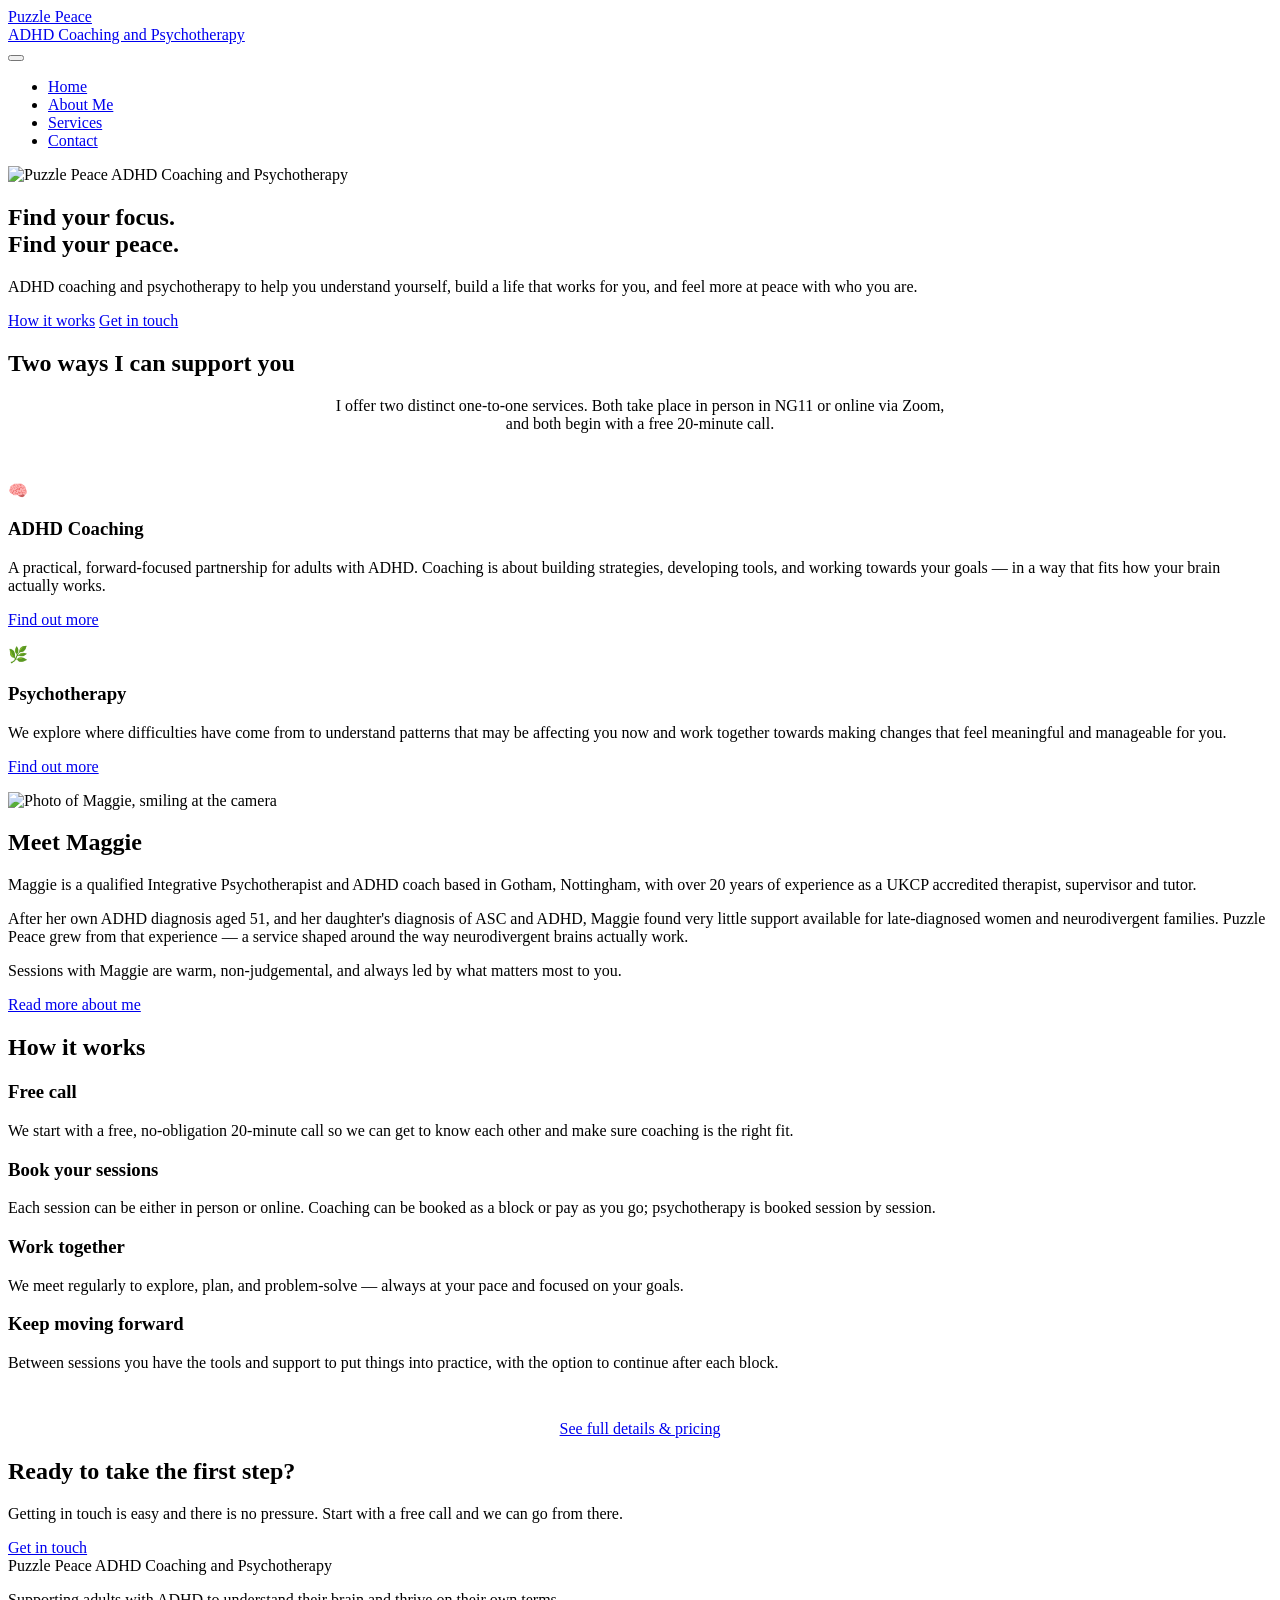
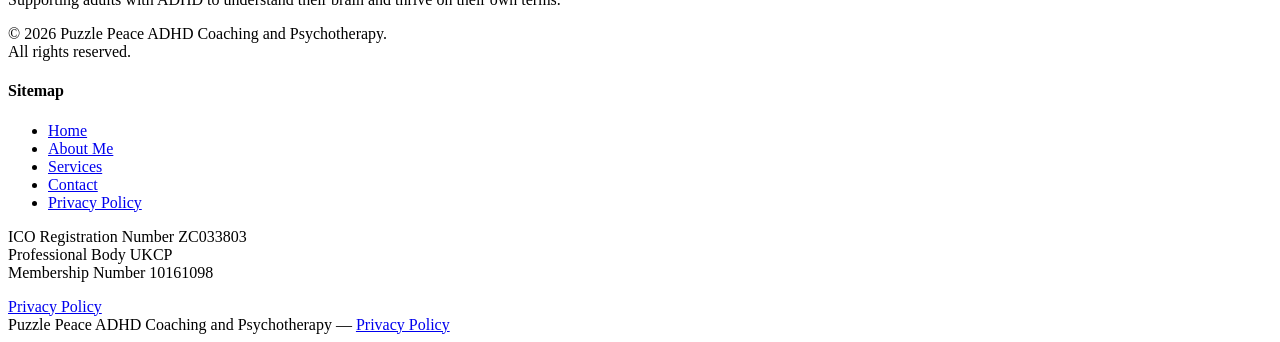
==== index.html @ ce455803 "Update service copy from Maggie's feedback and fill remaining placeholders Copy changes requested by" ====
<!DOCTYPE html>
<html lang="en">
<head>
  <meta charset="UTF-8">
  <meta name="viewport" content="width=device-width, initial-scale=1.0">
  <meta name="description" content="Puzzle Peace ADHD Coaching and Psychotherapy — supporting adults with ADHD to understand their brain, build practical strategies, and live life on their own terms.">
  <title>Puzzle Peace ADHD Coaching and Psychotherapy | Home</title>
  <link rel="icon" type="image/png" href="images/favicon.png">
  <link rel="apple-touch-icon" href="images/favicon.png">
  <link rel="stylesheet" href="css/style.css">
  <!-- Open Graph -->
  <meta property="og:title" content="Puzzle Peace ADHD Coaching and Psychotherapy">
  <meta property="og:description" content="ADHD coaching that helps you understand your brain, build strategies that work for you, and live life on your own terms.">
  <meta property="og:type" content="website">
  <meta property="og:url" content="https://www.puzzlepeacecounselling.co.uk/index.html">
  <meta property="og:image" content="https://www.puzzlepeacecounselling.co.uk/images/logo.png">
  <meta name="twitter:card" content="summary_large_image">
</head>
<body>

  <!-- ===== HEADER ===== -->
  <header>
    <div class="nav-inner">
      <a href="index.html" class="logo-link" aria-label="Puzzle Peace ADHD Coaching and Psychotherapy — home">
        <img
          src="images/logo.png"
          alt="Puzzle Peace ADHD Coaching and Psychotherapy logo"
          onerror="this.style.display='none'; this.nextElementSibling.style.display='block';">
        <span class="logo-text">Puzzle Peace<br>ADHD Coaching and Psychotherapy</span>
      </a>
      <nav aria-label="Main navigation">
        <button class="menu-toggle" aria-label="Open navigation menu" aria-expanded="false" aria-controls="nav-links">
          <span></span><span></span><span></span>
        </button>
        <ul class="nav-links" id="nav-links" role="list">
          <li><a href="index.html">Home</a></li>
          <li><a href="about.html">About Me</a></li>
          <li><a href="services.html">Services</a></li>
          <li><a href="contact.html">Contact</a></li>
        </ul>
      </nav>
    </div>
  </header>

  <!-- ===== HERO ===== -->
  <section class="hero" aria-label="Welcome">
    <img src="images/logo.png" alt="Puzzle Peace ADHD Coaching and Psychotherapy" class="hero-logo">
    <h1>Find your focus.<br>Find your peace.</h1>
    <p>
      ADHD coaching and psychotherapy to help you understand yourself,
      build a life that works for you, and feel more at peace with who you are.
    </p>
    <div class="btn-group">
      <a href="services.html" class="btn btn-dark">How it works</a>
      <a href="contact.html" class="btn btn-outline">Get in touch</a>
    </div>
  </section>

  <!-- ===== TWO WAYS I CAN SUPPORT YOU ===== -->
  <section>
    <div class="container">
      <div class="section-title">
        <h2>Two ways I can support you</h2>
        <span class="rule" aria-hidden="true"></span>
      </div>
      <p style="text-align: center; margin: 0 auto 3rem; max-width: 620px;">
        I offer two distinct one-to-one services. Both take place in person in NG11
        or online via Zoom, and both begin with a free 20-minute call.
      </p>
      <div class="card-grid">
        <div class="card">
          <span class="card-icon" aria-hidden="true">🧠</span>
          <h3>ADHD Coaching</h3>
          <p>
            A practical, forward-focused partnership for adults with ADHD.
            Coaching is about building strategies, developing tools, and working
            towards your goals — in a way that fits how your brain actually works.
          </p>
          <p style="margin-top: 1rem;">
            <a href="adhd-coaching.html" class="btn btn-outline" style="display: inline-block;">Find out more</a>
          </p>
        </div>
        <div class="card">
          <span class="card-icon" aria-hidden="true">🌿</span>
          <h3>Psychotherapy</h3>
          <p>
            We explore where difficulties have come from to understand patterns
            that may be affecting you now and work together towards making changes
            that feel meaningful and manageable for you.
          </p>
          <p style="margin-top: 1rem;">
            <a href="psychotherapy.html" class="btn btn-outline" style="display: inline-block;">Find out more</a>
          </p>
        </div>
      </div>
    </div>
  </section>


  <!-- ===== MEET THE COACH ===== -->
  <section>
    <div class="container">
      <div class="two-col">
        <img
          src="images/maggie.jpeg"
          alt="Photo of Maggie, smiling at the camera"
          style="width:100%; aspect-ratio:3/4; object-fit:cover; border-radius:var(--radius);"
        >
        <div>
          <h2>Meet Maggie</h2>
          <p>
            Maggie is a qualified Integrative Psychotherapist and ADHD coach
            based in Gotham, Nottingham, with over 20 years of experience as a
            UKCP accredited therapist, supervisor and tutor.
          </p>
          <p>
            After her own ADHD diagnosis aged 51, and her daughter's diagnosis
            of ASC and ADHD, Maggie found very little support available for
            late-diagnosed women and neurodivergent families. Puzzle Peace grew
            from that experience — a service shaped around the way neurodivergent
            brains actually work.
          </p>
          <p>
            Sessions with Maggie are warm, non-judgemental, and always led by
            what matters most to you.
          </p>
          <a href="about.html" class="btn btn-outline">Read more about me</a>
        </div>
      </div>
    </div>
  </section>

  <!-- ===== HOW IT WORKS ===== -->
  <section class="section-teal">
    <div class="container">
      <div class="section-title">
        <h2>How it works</h2>
        <span class="rule" aria-hidden="true"></span>
      </div>
      <div class="steps">
        <div class="step">
          <h3>Free call</h3>
          <p>
            We start with a free, no-obligation 20-minute call so we can
            get to know each other and make sure coaching is the right fit.
          </p>
        </div>
        <div class="step">
          <h3>Book your sessions</h3>
          <p>
            Each session can be either in person or online. Coaching
            can be booked as a block or pay as you go; psychotherapy
            is booked session by session.
          </p>
        </div>
        <div class="step">
          <h3>Work together</h3>
          <p>
            We meet regularly to explore, plan, and problem-solve —
            always at your pace and focused on your goals.
          </p>
        </div>
        <div class="step">
          <h3>Keep moving forward</h3>
          <p>
            Between sessions you have the tools and support to put
            things into practice, with the option to continue after
            each block.
          </p>
        </div>
      </div>
      <div style="text-align: center; margin-top: 3rem;">
        <a href="services.html" class="btn btn-dark">See full details &amp; pricing</a>
      </div>
    </div>
  </section>

  <!-- ===== TESTIMONIALS (commented out until real testimonials available) =====
  <section class="section-sage">
    <div class="container">
      <div class="section-title">
        <h2>What clients say</h2>
        <span class="rule" aria-hidden="true"></span>
      </div>
      <div class="testimonial-grid">
        <blockquote class="testimonial">
          <p>
            "Before coaching I felt like I was constantly failing at things
            that everyone else seemed to find easy. [Coach Name] helped me
            understand why — and actually do something about it. I feel
            like I finally have tools that work for me."
          </p>
          <footer>— [Client initials], [general description e.g. adult diagnosed at 34]</footer>
        </blockquote>
        <blockquote class="testimonial">
          <p>
            "I was sceptical at first — I'd tried a lot of things and
            nothing had stuck. But coaching felt completely different.
            It wasn't about being fixed. It was about being understood,
            and then building from there."
          </p>
          <footer>— [Client initials], [general description]</footer>
        </blockquote>
        <blockquote class="testimonial">
          <p>
            "The sessions gave me so much more than I expected. Not just
            strategies, but a real shift in how I see myself. I'm kinder
            to myself now, and I'm actually getting things done."
          </p>
          <footer>— [Client initials], [general description]</footer>
        </blockquote>
      </div>
      <p style="text-align: center; margin-top: 2rem; font-size: 0.9rem; opacity: 0.7;">
        Testimonials shared with permission. Details changed to protect client privacy.
      </p>
    </div>
  </section>
  ===== END TESTIMONIALS ===== -->

  <!-- ===== CTA ===== -->
  <section>
    <div class="container">
      <div class="cta-box">
        <h2>Ready to take the first step?</h2>
        <p>
          Getting in touch is easy and there is no pressure. Start with
          a free call and we can go from there.
        </p>
        <a href="contact.html" class="btn btn-dark">Get in touch</a>
      </div>
    </div>
  </section>

  <!-- ===== FOOTER ===== -->
  <footer>
    <div class="container">
      <div class="footer-grid">
        <div class="footer-col">
          <span class="footer-brand-name">Puzzle Peace ADHD Coaching and Psychotherapy</span>
          <p>
            Supporting adults with ADHD to understand their brain and
            thrive on their own terms.
          </p>
          <p style="margin-top: 0.5rem;">
            &copy; <span id="year"></span> Puzzle Peace ADHD Coaching and Psychotherapy.<br>
            All rights reserved.
          </p>
        </div>
        <div class="footer-col">
          <h4>Sitemap</h4>
          <ul>
            <li><a href="index.html">Home</a></li>
            <li><a href="about.html">About Me</a></li>
            <li><a href="services.html">Services</a></li>
            <li><a href="contact.html">Contact</a></li>
            <li><a href="privacy-policy.html">Privacy Policy</a></li>
          </ul>
        </div>
        <div class="footer-col">
          <div class="reg-item">
            <span class="reg-label">ICO Registration Number</span>
            <span class="reg-value">ZC033803</span>
          </div>
          <div class="reg-item">
            <span class="reg-label">Professional Body</span>
            <span class="reg-value">UKCP</span>
          </div>
          <div class="reg-item">
            <span class="reg-label">Membership Number</span>
            <span class="reg-value">10161098</span>
          </div>
          <div style="margin-top: 1rem;">
            <a href="privacy-policy.html">Privacy Policy</a>
          </div>
        </div>
      </div>
      <div class="footer-bottom">
        Puzzle Peace ADHD Coaching and Psychotherapy &mdash;
        <a href="privacy-policy.html">Privacy Policy</a>
      </div>
    </div>
  </footer>

  <script src="js/main.js"></script>
  <script>document.getElementById('year').textContent = new Date().getFullYear();</script>
</body>
</html>
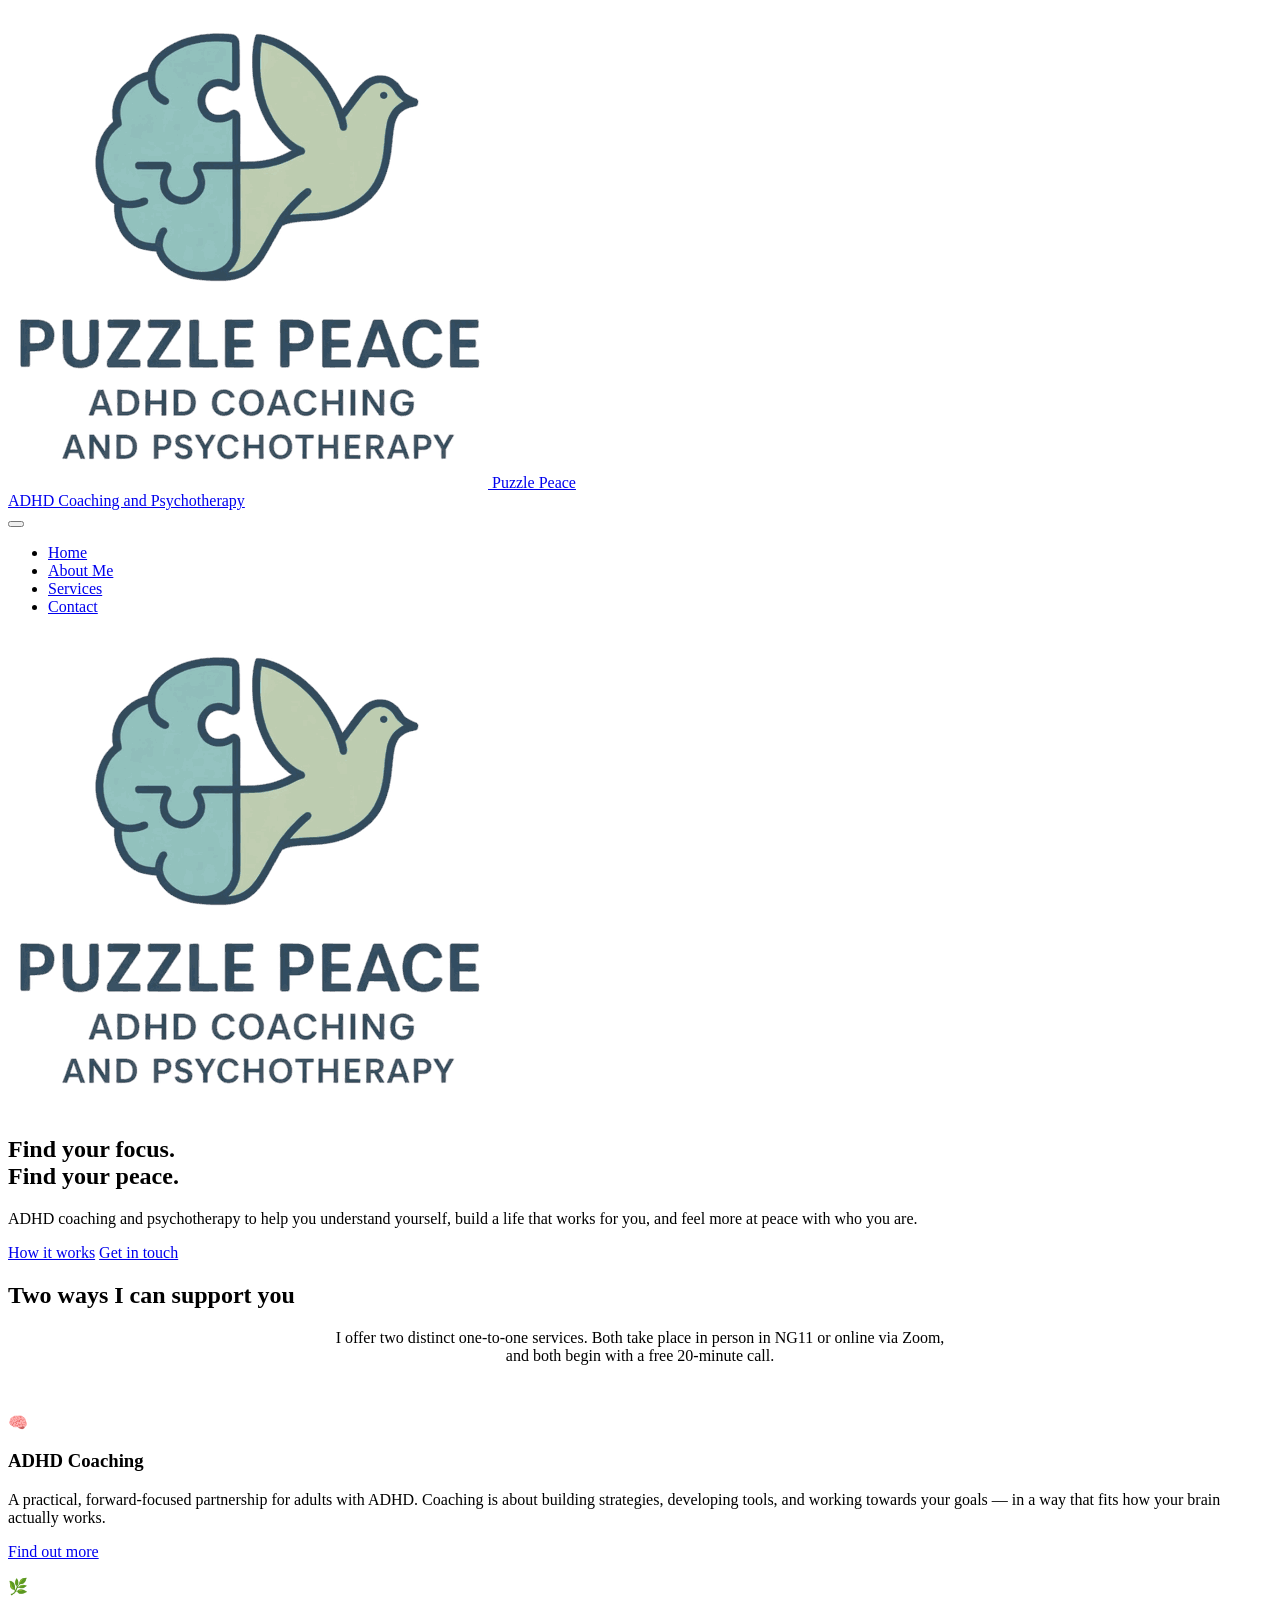
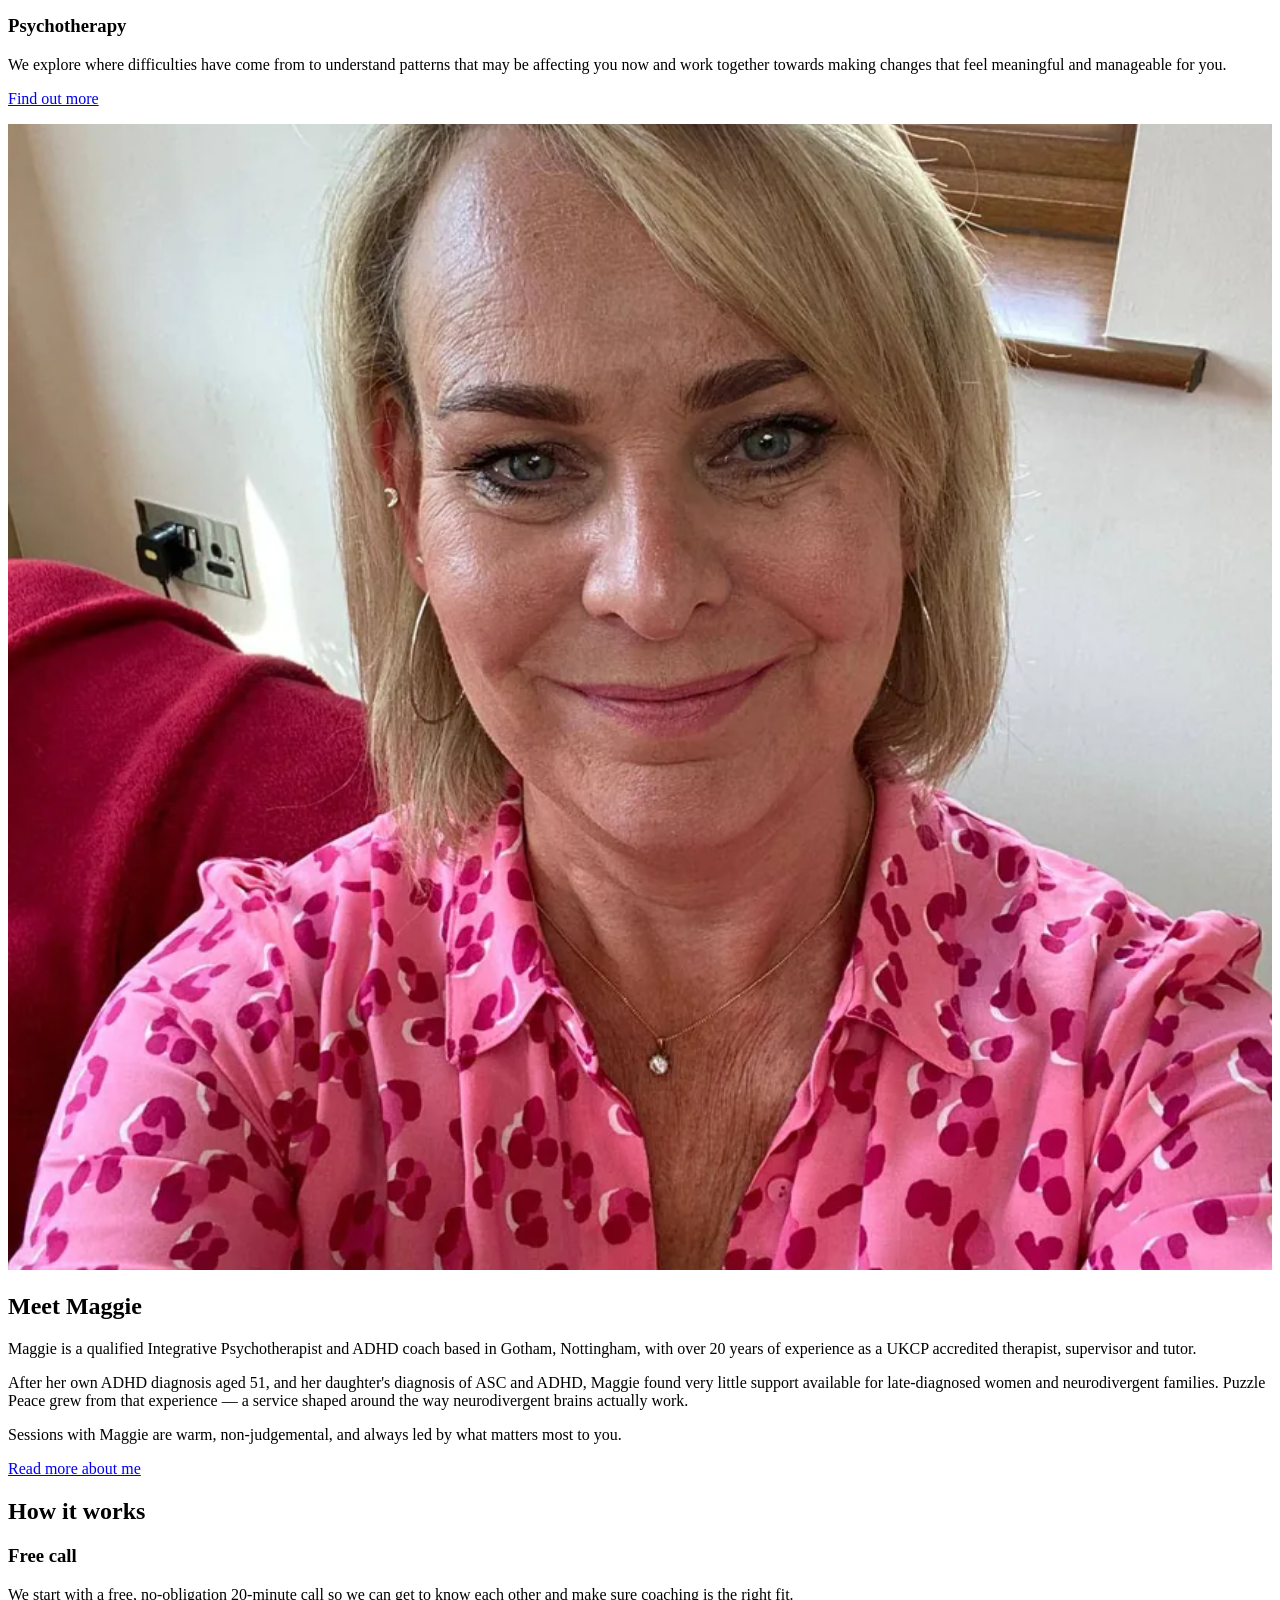
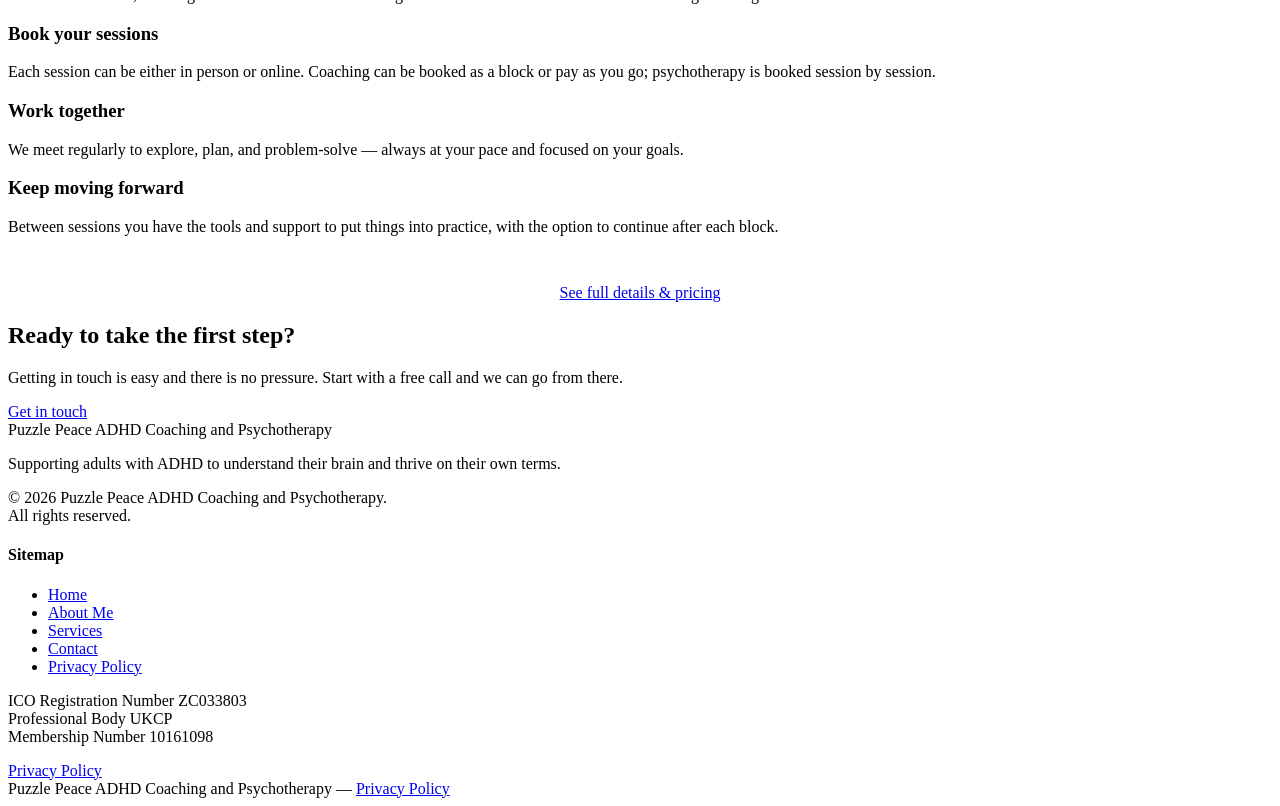
==== commit 06728ecf: "Optimise images: 1,546 KB down to 176 KB The favicon was the worst of it: an 800x800 363 KB PNG serv" ====
--- a/index.html
+++ b/index.html
@@ -3,18 +3,83 @@
 <head>
   <meta charset="UTF-8">
   <meta name="viewport" content="width=device-width, initial-scale=1.0">
-  <meta name="description" content="Puzzle Peace ADHD Coaching and Psychotherapy — supporting adults with ADHD to understand their brain, build practical strategies, and live life on their own terms.">
-  <title>Puzzle Peace ADHD Coaching and Psychotherapy | Home</title>
+  <meta name="description" content="ADHD coaching and integrative psychotherapy for adults in Nottingham (NG11) and online. Understand your brain and build strategies that work for you.">
+  <title>ADHD Coaching and Psychotherapy in Nottingham | Puzzle Peace</title>
+  <link rel="canonical" href="https://puzzlepeaceadhd.co.uk/">
   <link rel="icon" type="image/png" href="images/favicon.png">
-  <link rel="apple-touch-icon" href="images/favicon.png">
+  <link rel="apple-touch-icon" href="images/apple-touch-icon.png">
   <link rel="stylesheet" href="css/style.css">
   <!-- Open Graph -->
-  <meta property="og:title" content="Puzzle Peace ADHD Coaching and Psychotherapy">
-  <meta property="og:description" content="ADHD coaching that helps you understand your brain, build strategies that work for you, and live life on your own terms.">
+  <meta property="og:title" content="ADHD Coaching and Psychotherapy in Nottingham | Puzzle Peace">
+  <meta property="og:description" content="ADHD coaching and integrative psychotherapy for adults in Gotham, Nottingham (NG11) or online via Zoom.">
   <meta property="og:type" content="website">
-  <meta property="og:url" content="https://www.puzzlepeacecounselling.co.uk/index.html">
-  <meta property="og:image" content="https://www.puzzlepeacecounselling.co.uk/images/logo.png">
+  <meta property="og:site_name" content="Puzzle Peace ADHD Coaching and Psychotherapy">
+  <meta property="og:locale" content="en_GB">
+  <meta property="og:url" content="https://puzzlepeaceadhd.co.uk/">
+  <meta property="og:image" content="https://puzzlepeaceadhd.co.uk/images/og-image.png">
+  <meta property="og:image:width" content="1200">
+  <meta property="og:image:height" content="630">
+  <meta property="og:image:alt" content="Puzzle Peace ADHD Coaching and Psychotherapy logo">
   <meta name="twitter:card" content="summary_large_image">
+  <!-- Structured data: local business -->
+  <script type="application/ld+json">
+  {
+    "@context": "https://schema.org",
+    "@type": "ProfessionalService",
+    "@id": "https://puzzlepeaceadhd.co.uk/#business",
+    "name": "Puzzle Peace ADHD Coaching and Psychotherapy",
+    "description": "ADHD coaching and integrative psychotherapy for adults, in person in Gotham, Nottingham (NG11) and online via Zoom.",
+    "url": "https://puzzlepeaceadhd.co.uk/",
+    "image": "https://puzzlepeaceadhd.co.uk/images/og-image.png",
+    "logo": "https://puzzlepeaceadhd.co.uk/images/logo.png",
+    "email": "hello@puzzlepeaceadhd.co.uk",
+    "telephone": "+44 7588 595511",
+    "priceRange": "£70-£85",
+    "address": {
+      "@type": "PostalAddress",
+      "addressLocality": "Gotham",
+      "addressRegion": "Nottinghamshire",
+      "postalCode": "NG11",
+      "addressCountry": "GB"
+    },
+    "areaServed": [
+      { "@type": "City", "name": "Nottingham" },
+      { "@type": "AdministrativeArea", "name": "Nottinghamshire" }
+    ],
+    "founder": {
+      "@type": "Person",
+      "name": "Maggie Hall",
+      "jobTitle": "Integrative Psychotherapist and ADHD Coach",
+      "sameAs": "https://www.psychologytoday.com/gb/counselling/maggie-hall-nottingham/464570"
+    },
+    "sameAs": [
+      "https://www.psychologytoday.com/gb/counselling/maggie-hall-nottingham/464570"
+    ],
+    "knowsAbout": ["Adult ADHD", "ADHD coaching", "Integrative psychotherapy"],
+    "hasOfferCatalog": {
+      "@type": "OfferCatalog",
+      "name": "Services",
+      "itemListElement": [
+        {
+          "@type": "Offer",
+          "itemOffered": {
+            "@type": "Service",
+            "name": "ADHD Coaching",
+            "url": "https://puzzlepeaceadhd.co.uk/adhd-coaching.html"
+          }
+        },
+        {
+          "@type": "Offer",
+          "itemOffered": {
+            "@type": "Service",
+            "name": "Integrative Psychotherapy",
+            "url": "https://puzzlepeaceadhd.co.uk/psychotherapy.html"
+          }
+        }
+      ]
+    }
+  }
+  </script>
 </head>
 <body>
 
@@ -24,6 +89,8 @@
       <a href="index.html" class="logo-link" aria-label="Puzzle Peace ADHD Coaching and Psychotherapy — home">
         <img
           src="images/logo.png"
+          width="480"
+          height="480"
           alt="Puzzle Peace ADHD Coaching and Psychotherapy logo"
           onerror="this.style.display='none'; this.nextElementSibling.style.display='block';">
         <span class="logo-text">Puzzle Peace<br>ADHD Coaching and Psychotherapy</span>
@@ -44,7 +111,7 @@
 
   <!-- ===== HERO ===== -->
   <section class="hero" aria-label="Welcome">
-    <img src="images/logo.png" alt="Puzzle Peace ADHD Coaching and Psychotherapy" class="hero-logo">
+    <img src="images/logo.png" width="480" height="480" alt="Puzzle Peace ADHD Coaching and Psychotherapy" class="hero-logo">
     <h1>Find your focus.<br>Find your peace.</h1>
     <p>
       ADHD coaching and psychotherapy to help you understand yourself,
@@ -102,7 +169,11 @@
     <div class="container">
       <div class="two-col">
         <img
-          src="images/maggie.jpeg"
+          src="images/maggie.webp"
+          width="860"
+          height="1146"
+          loading="lazy"
+          decoding="async"
           alt="Photo of Maggie, smiling at the camera"
           style="width:100%; aspect-ratio:3/4; object-fit:cover; border-radius:var(--radius);"
         >
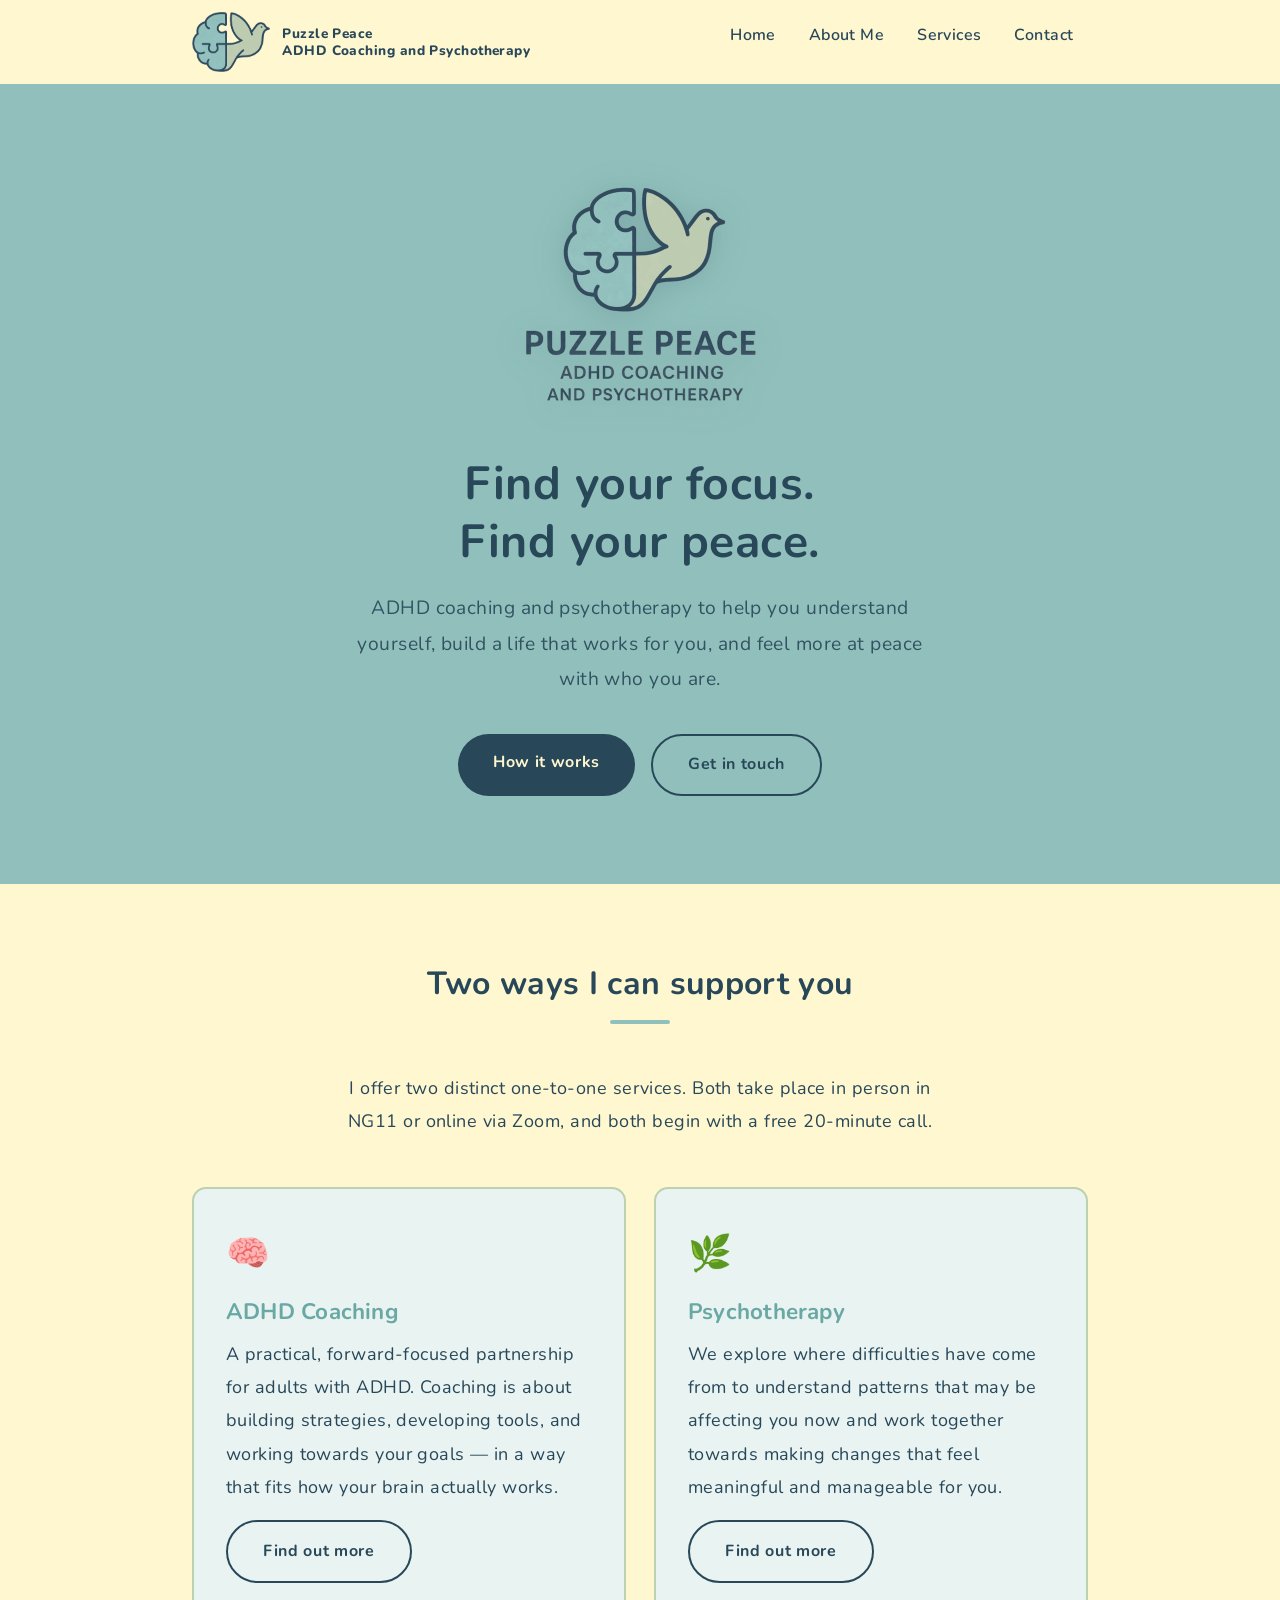
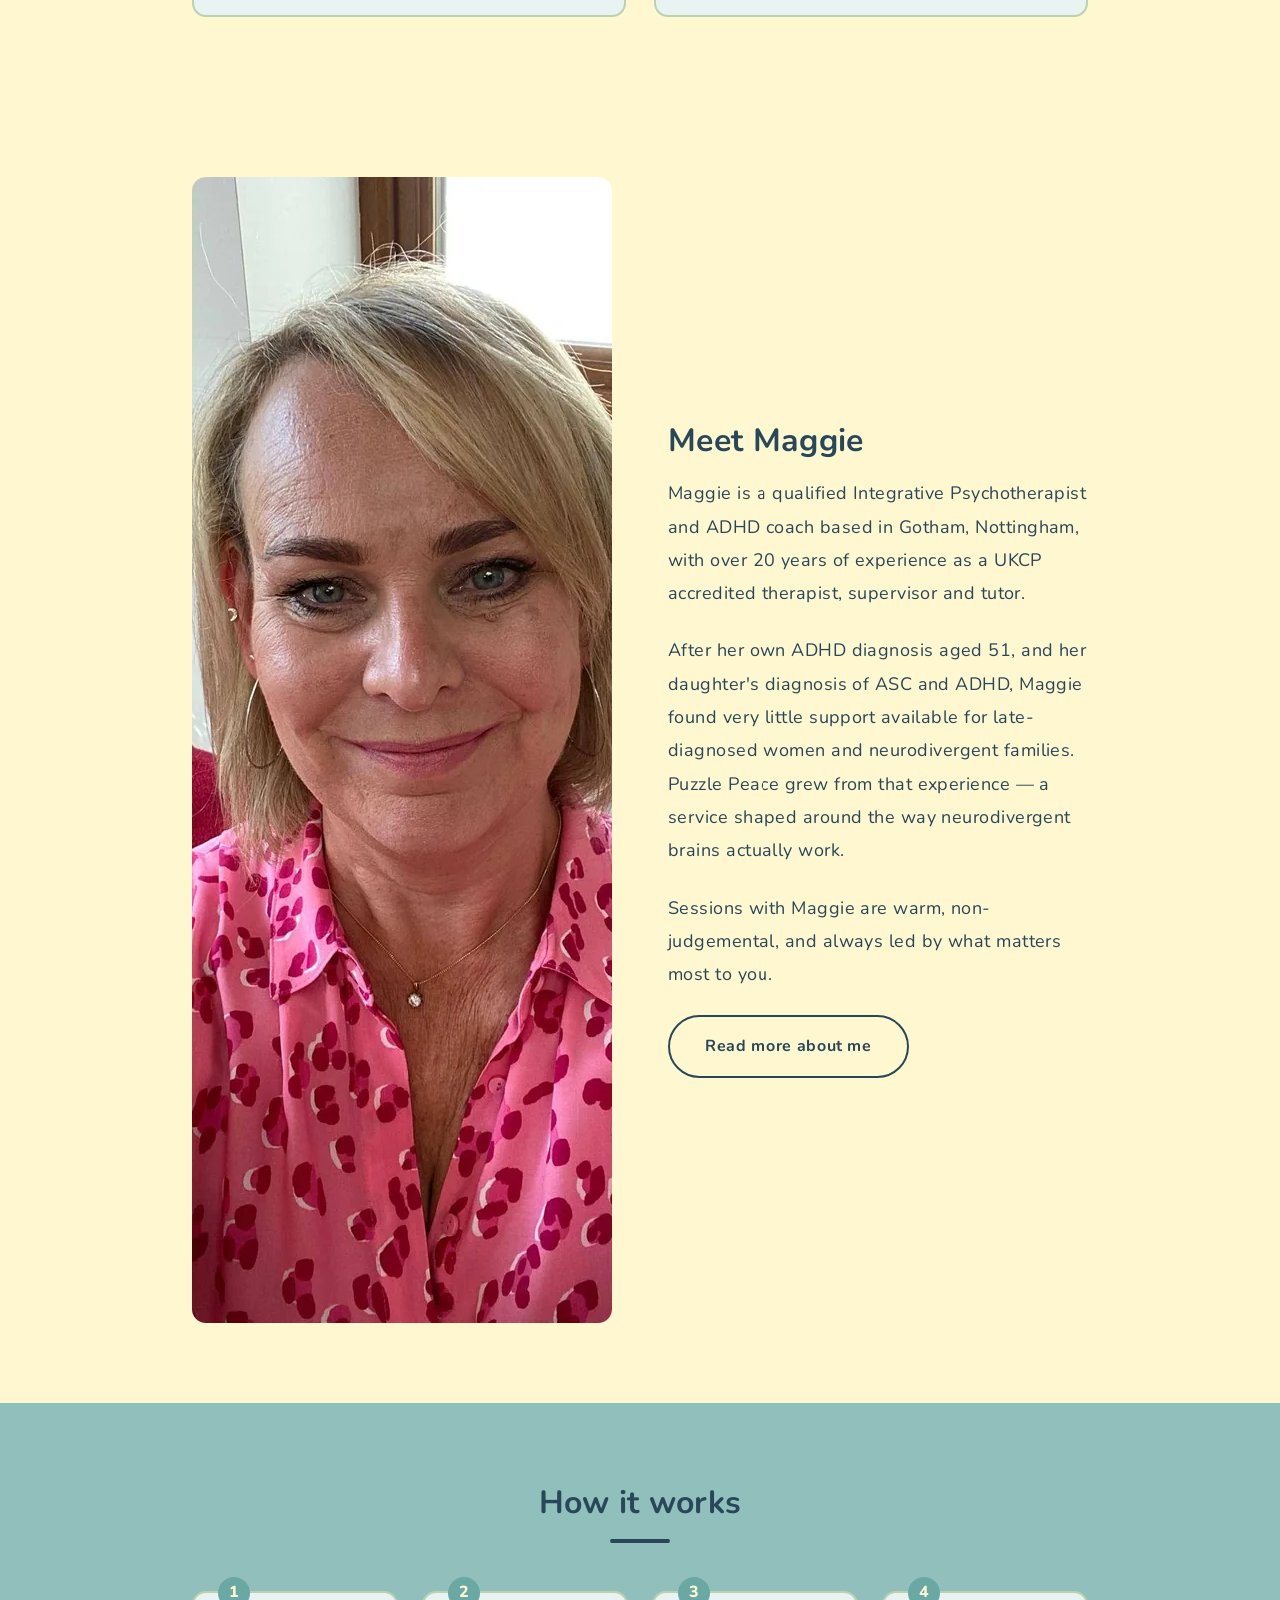
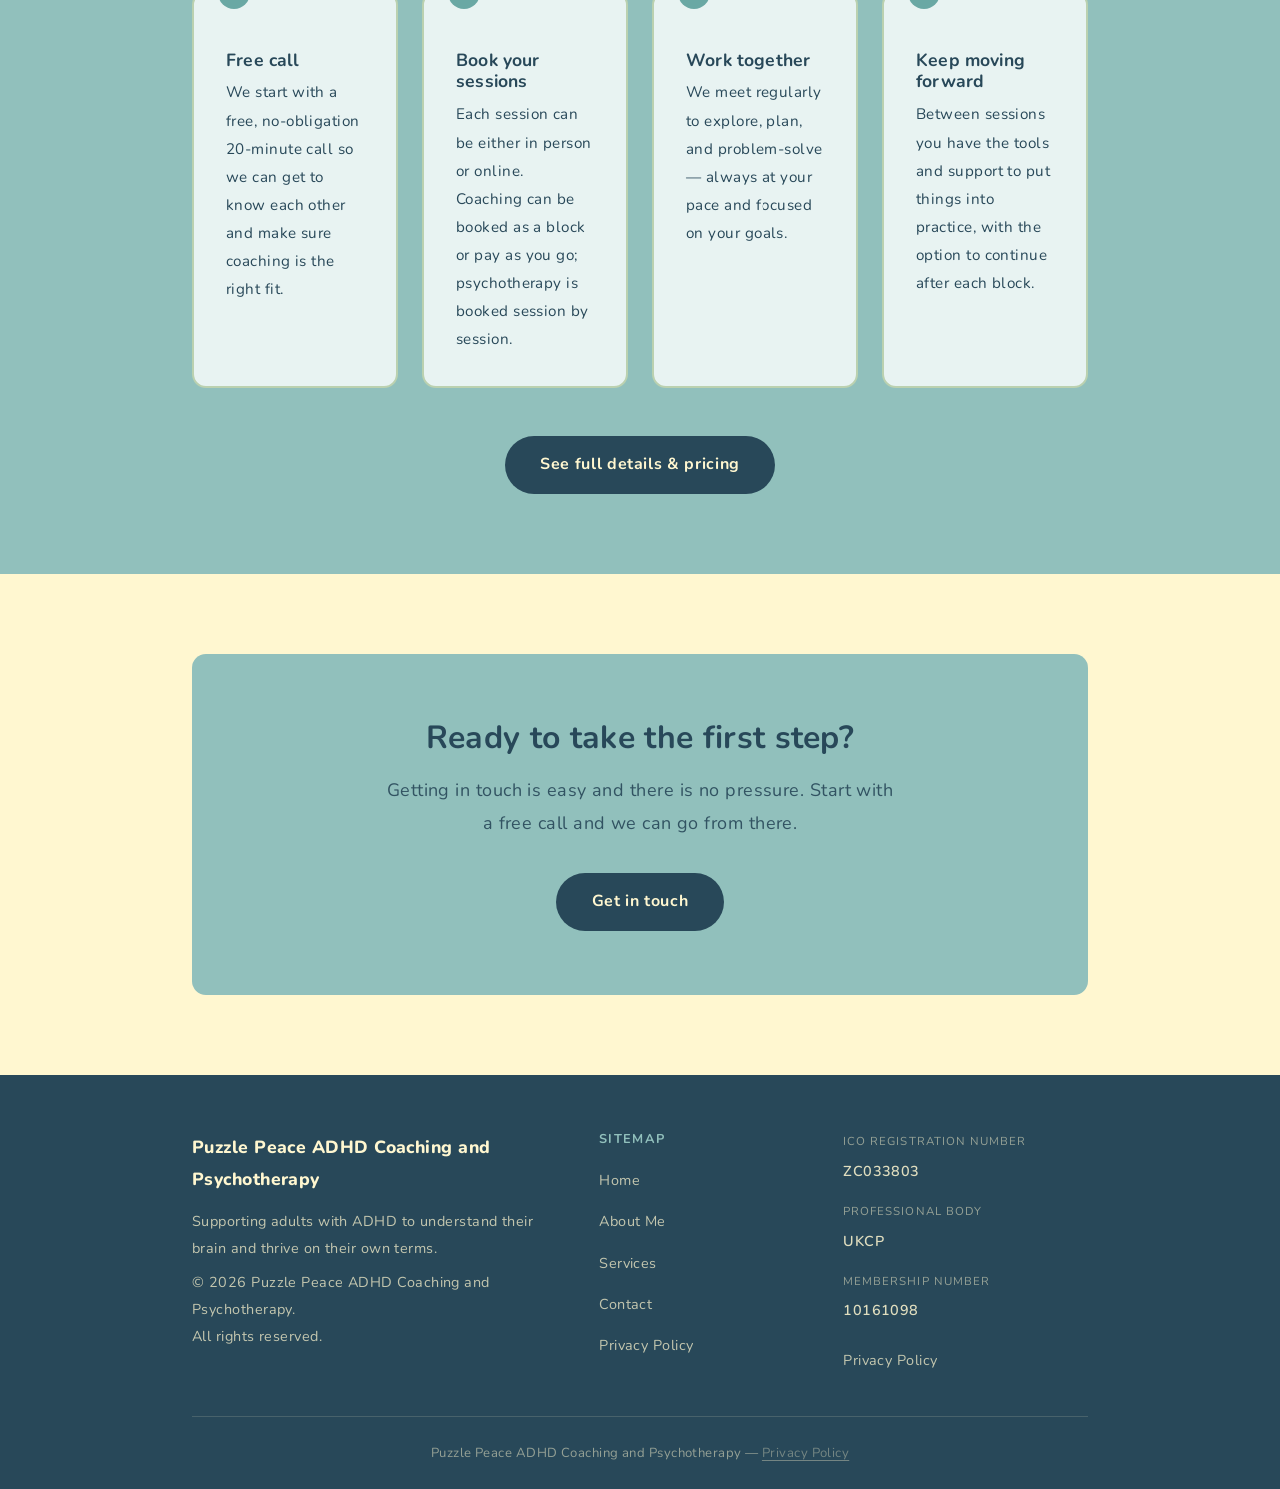
==== commit 2c62614c: "Use a mark-only header logo and stop the header overflowing The header logo was the full logo includ" ====
--- a/index.html
+++ b/index.html
@@ -88,10 +88,10 @@
     <div class="nav-inner">
       <a href="index.html" class="logo-link" aria-label="Puzzle Peace ADHD Coaching and Psychotherapy — home">
         <img
-          src="images/logo.png"
-          width="480"
-          height="480"
-          alt="Puzzle Peace ADHD Coaching and Psychotherapy logo"
+          src="images/logo-mark.png"
+          width="235"
+          height="180"
+          alt=""
           onerror="this.style.display='none'; this.nextElementSibling.style.display='block';">
         <span class="logo-text">Puzzle Peace<br>ADHD Coaching and Psychotherapy</span>
       </a>
--- a/css/style.css
+++ b/css/style.css
@@ -0,0 +1,737 @@
+/* ============================================================
+   PUZZLE PEACE ADHD COACHING — Main Stylesheet
+   Dyslexia-friendly: Nunito font, cream background,
+   generous spacing, left-aligned text, 65ch line length
+   ============================================================ */
+
+@import url('https://fonts.googleapis.com/css2?family=Nunito:ital,wght@0,400;0,500;0,600;0,700;0,800;1,400&display=swap');
+
+/* --- Variables --- */
+:root {
+  --bg:         #fff7d0;
+  --bg-alt:     #ede4b8;
+  --teal:       #91c0bc;
+  --teal-dark:  #6aa8a4;
+  --sage:       #bbd1b0;
+  --sage-dark:  #9dba91;
+  --text:       #284859;
+  --text-muted: #3d6275;
+  --off-white:  #e8f3f2;
+  --max-width:  960px;
+  --radius:     14px;
+  --section-pad: 5rem;
+}
+
+/* --- Reset --- */
+*, *::before, *::after { box-sizing: border-box; margin: 0; padding: 0; }
+html { scroll-behavior: smooth; }
+
+body {
+  font-family: 'Nunito', 'Segoe UI', Arial, sans-serif;
+  background-color: var(--bg);
+  color: var(--text);
+  font-size: 1.125rem;    /* 18px */
+  line-height: 1.85;
+  letter-spacing: 0.025em;
+}
+
+/* --- Typography --- */
+h1, h2, h3, h4 {
+  line-height: 1.25;
+  margin-bottom: 1rem;
+  font-weight: 700;
+  letter-spacing: 0.01em;
+}
+h1 { font-size: 2.5rem; }
+h2 { font-size: 2rem; }
+h3 { font-size: 1.4rem; }
+h4 { font-size: 1.05rem; font-weight: 700; }
+
+p {
+  margin-bottom: 1.5rem;
+  max-width: 65ch;   /* optimal reading line length */
+}
+p:last-child { margin-bottom: 0; }
+
+a { color: var(--teal-dark); text-decoration: underline; text-underline-offset: 3px; }
+a:hover { color: var(--text); }
+
+ul, ol { padding-left: 1.75rem; margin-bottom: 1.5rem; }
+li { margin-bottom: 0.6rem; line-height: 1.85; }
+strong { font-weight: 700; }
+
+/* --- Layout --- */
+.container {
+  max-width: var(--max-width);
+  margin: 0 auto;
+  padding: 0 2rem;
+}
+section { padding: var(--section-pad) 0; }
+
+/* --- HEADER / NAV --- */
+header {
+  background: var(--bg);
+  border-bottom: 3px solid var(--teal);
+  position: sticky;
+  top: 0;
+  z-index: 200;
+}
+
+.nav-inner {
+  max-width: var(--max-width);
+  margin: 0 auto;
+  padding: 0.75rem 2rem;
+  display: flex;
+  align-items: center;
+  justify-content: space-between;
+}
+
+.logo-link {
+  display: flex;
+  align-items: center;
+  gap: 0.75rem;
+  text-decoration: none;
+  min-width: 0;   /* let the wordmark wrap instead of pushing the menu button off-screen */
+}
+
+.logo-link img { height: 60px; width: auto; display: block; }
+
+.logo-text {
+  min-width: 0;
+  font-size: 0.85rem;
+  font-weight: 800;
+  color: var(--text);
+  line-height: 1.25;
+  display: block; /* always visible alongside logo */
+}
+
+nav { display: flex; align-items: center; }
+
+.nav-links {
+  list-style: none;
+  display: flex;
+  gap: 0.25rem;
+  padding: 0;
+  margin: 0;
+}
+
+.nav-links a {
+  display: block;
+  color: var(--text);
+  text-decoration: none;
+  font-weight: 600;
+  font-size: 1rem;
+  padding: 0.5rem 0.9rem;
+  border-radius: 8px;
+  border-bottom: 3px solid transparent;
+  transition: background 0.15s;
+}
+
+.nav-links a:hover,
+.nav-links a.active {
+  background: rgba(145, 192, 188, 0.2);
+  border-bottom-color: var(--teal);
+  color: var(--text);
+}
+
+/* Hamburger */
+.menu-toggle {
+  display: none;
+  flex-shrink: 0;
+  flex-direction: column;
+  gap: 5px;
+  background: none;
+  border: 2px solid var(--text);
+  border-radius: 8px;
+  padding: 0.45rem 0.6rem;
+  cursor: pointer;
+}
+.menu-toggle span {
+  display: block;
+  width: 22px;
+  height: 2.5px;
+  background: var(--text);
+  border-radius: 2px;
+}
+
+/* --- HERO --- */
+.hero-logo {
+  display: block;
+  margin: 0 auto 2.5rem;
+  max-width: 240px;
+  width: 55%;
+  height: auto;
+  filter: drop-shadow(0 4px 16px rgba(40, 72, 89, 0.18));
+}
+
+.hero {
+  background: var(--teal);
+  padding: 5.5rem 2rem;
+  text-align: center;
+}
+.hero-brand {
+  font-size: 1rem;
+  font-weight: 700;
+  letter-spacing: 0.15em;
+  text-transform: uppercase;
+  color: var(--text);
+  opacity: 0.7;
+  margin: 0 auto 1rem;
+  max-width: 100%;
+}
+.hero h1 {
+  color: var(--text);
+  font-size: 2.9rem;
+  max-width: 700px;
+  margin: 0 auto 1.25rem;
+}
+.hero p {
+  color: var(--text);
+  font-size: 1.2rem;
+  max-width: 580px;
+  margin: 0 auto 2.25rem;
+  opacity: 0.9;
+}
+
+/* --- BUTTONS --- */
+.btn {
+  display: inline-block;
+  padding: 0.9rem 2.2rem;
+  border-radius: 50px;
+  font-size: 1rem;
+  font-weight: 700;
+  font-family: 'Nunito', sans-serif;
+  text-decoration: none;
+  cursor: pointer;
+  border: none;
+  letter-spacing: 0.04em;
+  transition: transform 0.15s, box-shadow 0.15s;
+}
+.btn:hover {
+  transform: translateY(-2px);
+  box-shadow: 0 6px 18px rgba(40, 72, 89, 0.25);
+  text-decoration: none;
+}
+.btn-dark  { background: var(--text); color: var(--bg); }
+.btn-dark:hover { color: var(--bg); }
+.btn-outline {
+  background: transparent;
+  color: var(--text);
+  border: 2.5px solid var(--text);
+}
+.btn-outline:hover { background: rgba(40, 72, 89, 0.08); color: var(--text); }
+.btn-teal  { background: var(--teal); color: var(--text); }
+.btn-sage  { background: var(--sage); color: var(--text); }
+
+.btn-group {
+  display: flex;
+  gap: 1rem;
+  flex-wrap: wrap;
+  justify-content: center;
+}
+
+/* --- PAGE HEADER (inner pages) --- */
+.page-header {
+  background: var(--sage);
+  padding: 4rem 2rem;
+  text-align: center;
+}
+.page-header h1 { color: var(--text); }
+.page-header p {
+  color: var(--text);
+  font-size: 1.15rem;
+  max-width: 600px;
+  margin: 0.5rem auto 0;
+  opacity: 0.85;
+}
+
+/* --- SECTION BACKGROUNDS --- */
+.section-sage { background: var(--sage); }
+.section-teal { background: var(--teal); }
+.section-alt  { background: var(--bg-alt); }
+
+/* --- SECTION TITLE --- */
+.section-title {
+  text-align: center;
+  margin-bottom: 3rem;
+}
+.section-title .rule {
+  display: block;
+  width: 60px;
+  height: 4px;
+  background: var(--teal);
+  margin: 0.75rem auto 0;
+  border-radius: 3px;
+}
+.section-sage .section-title .rule,
+.section-teal .section-title .rule { background: var(--text); }
+
+/* --- CARDS --- */
+.card-grid {
+  display: grid;
+  grid-template-columns: repeat(auto-fit, minmax(255px, 1fr));
+  gap: 1.75rem;
+}
+.card {
+  background: var(--off-white);
+  border-radius: var(--radius);
+  padding: 2rem;
+  border: 2px solid var(--sage);
+}
+.card-icon { font-size: 2.2rem; margin-bottom: 0.75rem; display: block; }
+.card h3 { color: var(--teal-dark); margin-bottom: 0.75rem; }
+.card p { margin-bottom: 0; max-width: 100%; }
+
+/* --- TWO COLUMN --- */
+.two-col {
+  display: grid;
+  grid-template-columns: 1fr 1fr;
+  gap: 3.5rem;
+  align-items: center;
+}
+.photo-placeholder {
+  width: 100%;
+  aspect-ratio: 3 / 4;
+  background: var(--sage);
+  border-radius: var(--radius);
+  display: flex;
+  align-items: center;
+  justify-content: center;
+  color: var(--text);
+  font-size: 0.9rem;
+  font-weight: 600;
+  opacity: 0.65;
+  border: 2px dashed var(--sage-dark);
+  text-align: center;
+  padding: 1rem;
+}
+
+/* --- STEPS (How it works) --- */
+.steps {
+  display: grid;
+  grid-template-columns: repeat(auto-fit, minmax(200px, 1fr));
+  gap: 1.5rem;
+  counter-reset: step;
+}
+.step {
+  background: var(--off-white);
+  border-radius: var(--radius);
+  padding: 2rem;
+  border: 2px solid var(--sage);
+  position: relative;
+  padding-top: 3.5rem;
+}
+.step::before {
+  counter-increment: step;
+  content: counter(step);
+  position: absolute;
+  top: -1rem;
+  left: 1.5rem;
+  width: 2rem;
+  height: 2rem;
+  background: var(--teal-dark);
+  color: var(--bg);
+  font-weight: 800;
+  font-size: 1rem;
+  border-radius: 50%;
+  display: flex;
+  align-items: center;
+  justify-content: center;
+}
+.step h3 { margin-bottom: 0.5rem; font-size: 1.1rem; }
+.step p { margin-bottom: 0; max-width: 100%; font-size: 0.95rem; }
+
+/* --- SERVICE BLOCKS --- */
+.service-block {
+  background: var(--off-white);
+  border-radius: var(--radius);
+  padding: 2.25rem 2.5rem;
+  margin-bottom: 1.75rem;
+  border-left: 5px solid var(--teal);
+}
+.service-block:last-child { margin-bottom: 0; }
+.service-block h3 { color: var(--teal-dark); margin-bottom: 0.75rem; }
+.service-block p, .service-block ul { max-width: 100%; }
+
+/* --- PRICING GRID --- */
+.pricing-grid {
+  display: grid;
+  grid-template-columns: repeat(3, 1fr);
+  gap: 1.5rem;
+  margin-bottom: 2rem;
+}
+
+/* --- PRICING BOX --- */
+.pricing-box {
+  background: var(--teal);
+  border-radius: var(--radius);
+  padding: 3rem 2rem;
+  text-align: center;
+  margin: 2rem 0;
+}
+.pricing-box .price {
+  font-size: 3.5rem;
+  font-weight: 800;
+  color: var(--text);
+  line-height: 1;
+  margin: 0.5rem 0;
+}
+.pricing-box .price-label { font-size: 1rem; color: var(--text); opacity: 0.8; }
+.pricing-box p { max-width: 100%; color: var(--text); margin-top: 0.75rem; opacity: 0.9; }
+.pricing-box .btn { margin-top: 1.5rem; }
+
+/* --- FAQ --- */
+.faq-item {
+  border-bottom: 2px solid var(--sage);
+  padding: 1.5rem 0;
+}
+.faq-item:last-child { border-bottom: none; }
+.faq-item h3 { font-size: 1.1rem; margin-bottom: 0.5rem; color: var(--teal-dark); }
+.faq-item p { margin-bottom: 0; max-width: 100%; }
+
+/* --- CTA BOX --- */
+.cta-box {
+  background: var(--teal);
+  border-radius: var(--radius);
+  padding: 4rem 2rem;
+  text-align: center;
+}
+.cta-box h2 { color: var(--text); margin-bottom: 1rem; }
+.cta-box p { color: var(--text); max-width: 520px; margin: 0 auto 2rem; opacity: 0.9; }
+
+/* --- CONTACT --- */
+.contact-method {
+  background: var(--off-white);
+  border-radius: var(--radius);
+  padding: 2.5rem;
+  border: 2px solid var(--sage);
+  margin-bottom: 2rem;
+}
+.contact-method h3 { color: var(--teal-dark); margin-bottom: 0.5rem; }
+.email-link {
+  font-size: 1rem;
+  font-weight: 700;
+  display: inline-block;
+  margin: 0.5rem 0 1rem;
+  overflow-wrap: break-word;
+  word-break: break-all;
+}
+.gdpr-box {
+  background: var(--bg-alt);
+  border-left: 5px solid var(--sage-dark);
+  border-radius: 0 var(--radius) var(--radius) 0;
+  padding: 1.5rem 1.75rem;
+  margin-top: 1.75rem;
+}
+.gdpr-box h4 { color: var(--text); margin-bottom: 0.5rem; }
+.gdpr-box p {
+  font-size: 0.9rem;
+  color: var(--text-muted);
+  max-width: 100%;
+  margin-bottom: 0.4rem;
+}
+
+/* --- PRIVACY POLICY --- */
+.policy-section {
+  padding-top: 2rem;
+  margin-top: 2rem;
+  border-top: 2px solid var(--sage);
+}
+.policy-section:first-child { border-top: none; margin-top: 0; padding-top: 0; }
+.policy-section h2 { font-size: 1.4rem; color: var(--teal-dark); }
+.policy-section p,
+.policy-section ul { max-width: 100%; }
+
+/* --- FOOTER --- */
+footer {
+  background: var(--text);
+  color: var(--bg);
+  padding: 3.5rem 0 1.5rem;
+}
+.footer-grid {
+  display: grid;
+  grid-template-columns: 1.8fr 1fr 1.2fr;
+  gap: 2.5rem;
+  padding-bottom: 2.5rem;
+  border-bottom: 1px solid rgba(255, 247, 208, 0.15);
+}
+.footer-brand-name {
+  font-size: 1.1rem;
+  font-weight: 800;
+  color: var(--bg);
+  display: block;
+  margin-bottom: 0.75rem;
+  text-decoration: none;
+}
+.footer-col p {
+  color: var(--bg);
+  opacity: 0.72;
+  font-size: 0.9rem;
+  max-width: 100%;
+  margin-bottom: 0.5rem;
+}
+.footer-col h4 {
+  color: var(--teal);
+  font-size: 0.8rem;
+  text-transform: uppercase;
+  letter-spacing: 0.1em;
+  margin-bottom: 1rem;
+}
+.footer-col ul { list-style: none; padding: 0; margin: 0; }
+.footer-col ul li { margin-bottom: 0.5rem; }
+.footer-col a {
+  color: var(--bg);
+  text-decoration: none;
+  opacity: 0.72;
+  font-size: 0.9rem;
+  transition: opacity 0.15s;
+}
+.footer-col a:hover { opacity: 1; text-decoration: underline; }
+
+.reg-item { margin-bottom: 0.85rem; }
+.reg-label {
+  display: block;
+  font-size: 0.72rem;
+  text-transform: uppercase;
+  letter-spacing: 0.09em;
+  color: var(--bg);
+  opacity: 0.5;
+  margin-bottom: 0.1rem;
+}
+.reg-value {
+  font-size: 0.9rem;
+  color: var(--bg);
+  font-weight: 600;
+  opacity: 0.85;
+}
+
+.footer-bottom {
+  padding-top: 1.5rem;
+  text-align: center;
+  font-size: 0.82rem;
+  color: var(--bg);
+  opacity: 0.5;
+}
+.footer-bottom a { color: var(--bg); opacity: 0.7; }
+.footer-bottom a:hover { opacity: 1; }
+
+/* --- NAV CTA BUTTON --- */
+.nav-links .nav-cta {
+  background: var(--text);
+  color: var(--bg) !important;
+  border-radius: 50px;
+  padding: 0.45rem 1.1rem !important;
+  border-bottom: none !important;
+  margin-left: 0.5rem;
+  transition: background 0.15s;
+}
+.nav-links .nav-cta:hover {
+  background: var(--teal-dark);
+  color: var(--bg) !important;
+  border-bottom: none !important;
+}
+
+/* --- TESTIMONIALS --- */
+.testimonial-grid {
+  display: grid;
+  grid-template-columns: repeat(auto-fit, minmax(280px, 1fr));
+  gap: 1.75rem;
+}
+blockquote.testimonial {
+  background: var(--off-white);
+  border-radius: var(--radius);
+  padding: 2.25rem 2rem 1.75rem;
+  border: 2px solid var(--sage);
+  position: relative;
+}
+blockquote.testimonial::before {
+  content: '\201C';
+  font-size: 4.5rem;
+  line-height: 1;
+  color: var(--teal);
+  position: absolute;
+  top: 0.25rem;
+  left: 1.25rem;
+  font-family: Georgia, serif;
+  pointer-events: none;
+}
+blockquote.testimonial p {
+  padding-top: 1.75rem;
+  max-width: 100%;
+  font-style: italic;
+  margin-bottom: 1.25rem;
+  line-height: 1.75;
+}
+blockquote.testimonial footer {
+  font-weight: 700;
+  font-size: 0.9rem;
+  color: var(--teal-dark);
+  font-style: normal;
+}
+
+/* --- WHAT COACHING IS NOT --- */
+.not-grid {
+  display: grid;
+  grid-template-columns: 1fr 1fr;
+  gap: 2rem;
+  margin-top: 1rem;
+}
+.not-col h3 {
+  margin-bottom: 1.25rem;
+  font-size: 1.1rem;
+}
+.not-col ul {
+  list-style: none;
+  padding: 0;
+}
+.not-col ul li {
+  padding: 0.65rem 0;
+  border-bottom: 1px solid rgba(40, 72, 89, 0.12);
+  line-height: 1.6;
+}
+.not-col ul li:last-child { border-bottom: none; }
+.not-col.is-col li::before   { content: '✓  '; color: var(--teal-dark); font-weight: 800; }
+.not-col.not-col-x li::before { content: '✕  '; color: var(--text); opacity: 0.45; font-weight: 800; }
+
+/* --- BENEFIT SECTION --- */
+.benefit-content {
+  max-width: 560px;
+  margin: 0 auto;
+  text-align: center;
+}
+.benefit-intro {
+  font-size: 1.15rem;
+  font-weight: 600;
+  color: var(--text);
+  margin-bottom: 0.5rem;
+  max-width: 100%;
+}
+.benefit-list {
+  list-style: none;
+  padding: 0;
+  margin: 0 0 2rem;
+  text-align: left;
+}
+.benefit-list li {
+  padding: 0.85rem 0;
+  border-bottom: 2px solid rgba(40, 72, 89, 0.15);
+  font-size: 1.05rem;
+  margin-bottom: 0;
+  line-height: 1.6;
+}
+.benefit-list li:last-child {
+  border-bottom: none;
+}
+.benefit-closing {
+  font-style: italic;
+  opacity: 0.85;
+  margin-bottom: 2rem;
+  max-width: 100%;
+}
+
+/* --- SESSION WALKTHROUGH --- */
+.session-steps {
+  display: grid;
+  grid-template-columns: repeat(5, 1fr);
+  gap: 1.25rem;
+  counter-reset: session-step;
+}
+.session-step {
+  background: var(--off-white);
+  border-radius: var(--radius);
+  padding: 1.25rem 1.1rem 1.25rem;
+  border: 2px solid var(--sage);
+  position: relative;
+  padding-top: 3rem;
+}
+.session-step::before {
+  counter-increment: session-step;
+  content: counter(session-step);
+  position: absolute;
+  top: -1rem;
+  left: 1.25rem;
+  width: 2rem;
+  height: 2rem;
+  background: var(--teal-dark);
+  color: var(--bg);
+  font-weight: 800;
+  font-size: 1rem;
+  border-radius: 50%;
+  display: flex;
+  align-items: center;
+  justify-content: center;
+}
+.session-step h3 { font-size: 1rem; margin-bottom: 0.4rem; }
+.session-step .duration {
+  font-size: 0.8rem;
+  font-weight: 700;
+  color: var(--teal-dark);
+  letter-spacing: 0.05em;
+  text-transform: uppercase;
+  margin-bottom: 0.6rem;
+  display: block;
+}
+.session-step p { font-size: 0.93rem; max-width: 100%; margin-bottom: 0; }
+
+/* --- CALENDLY EMBED --- */
+.calendly-container {
+  background: var(--off-white);
+  border-radius: var(--radius);
+  border: 2px solid var(--sage);
+  overflow: hidden;
+  min-height: 660px;
+}
+.calendly-placeholder {
+  padding: 3rem 2rem;
+  text-align: center;
+}
+.calendly-placeholder p { max-width: 100%; }
+
+/* --- RESPONSIVE --- */
+@media (max-width: 768px) {
+  :root { --section-pad: 3.5rem; }
+
+  h1 { font-size: 1.9rem; }
+  h2 { font-size: 1.6rem; }
+  .hero h1 { font-size: 2rem; }
+
+  .menu-toggle { display: flex; }
+
+  /* The mark-only logo is wider than it is tall, so trim its height here to
+     keep the header footprint the same as the old square logo. */
+  .logo-link img { height: 46px; }
+
+  .nav-links {
+    display: none;
+    position: absolute;
+    top: 100%;
+    left: 0;
+    right: 0;
+    background: var(--bg);
+    border-bottom: 3px solid var(--teal);
+    flex-direction: column;
+    padding: 1rem 2rem 1.5rem;
+    gap: 0;
+    box-shadow: 0 4px 16px rgba(40, 72, 89, 0.12);
+  }
+  .nav-links.open { display: flex; }
+  .nav-links a {
+    padding: 0.7rem 0.5rem;
+    border-bottom: 1px solid rgba(145, 192, 188, 0.35);
+    border-radius: 0;
+  }
+  .nav-links a:last-child { border-bottom: none; }
+
+  nav { position: relative; }
+  header { position: relative; }
+
+  .two-col { grid-template-columns: 1fr; gap: 2rem; }
+  .footer-grid { grid-template-columns: 1fr; gap: 2rem; }
+  .card-grid { grid-template-columns: 1fr; }
+  .steps { grid-template-columns: 1fr; }
+  .pricing-grid { grid-template-columns: 1fr; }
+  .btn-group { flex-direction: column; align-items: center; }
+  .not-grid { grid-template-columns: 1fr; gap: 0; }
+  .session-steps { grid-template-columns: repeat(2, 1fr); }
+  .session-steps .session-step:last-child:nth-child(odd) { grid-column: 1 / -1; max-width: 50%; margin: 0 auto; width: 100%; }
+}
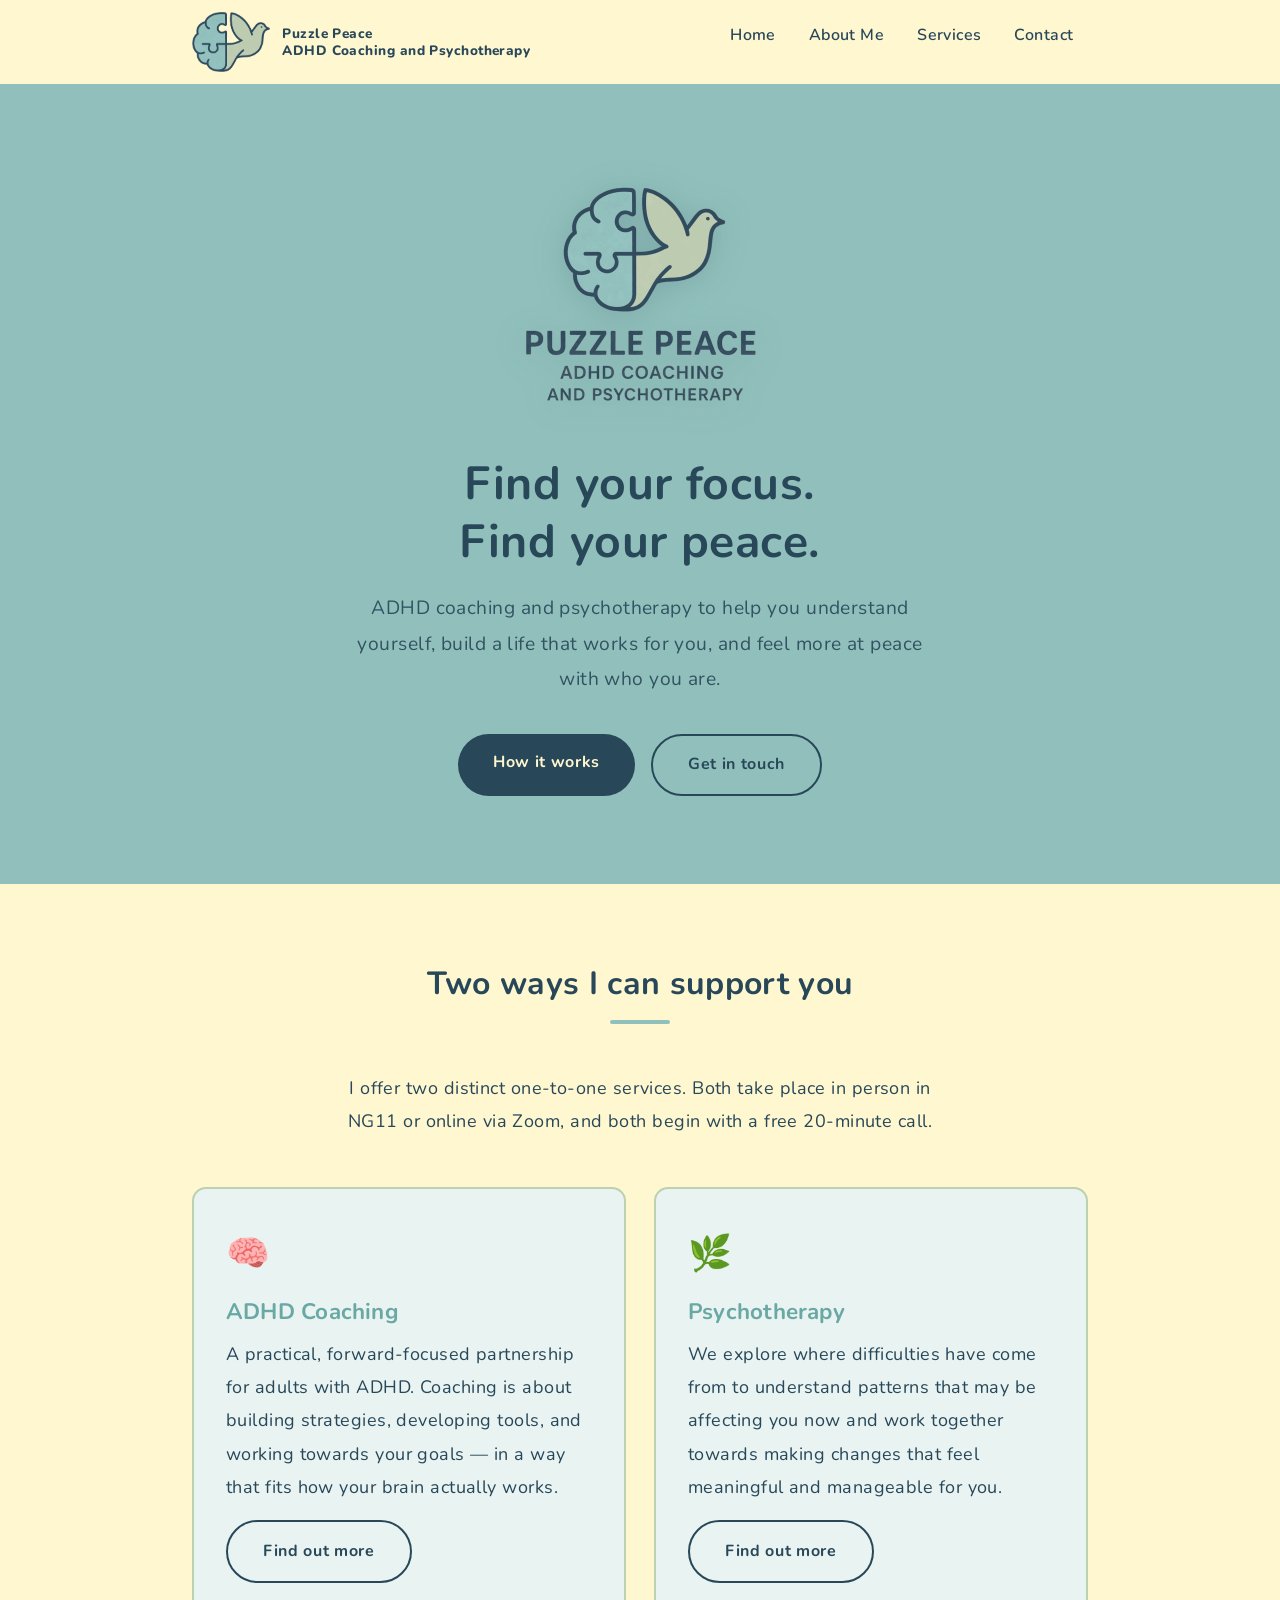
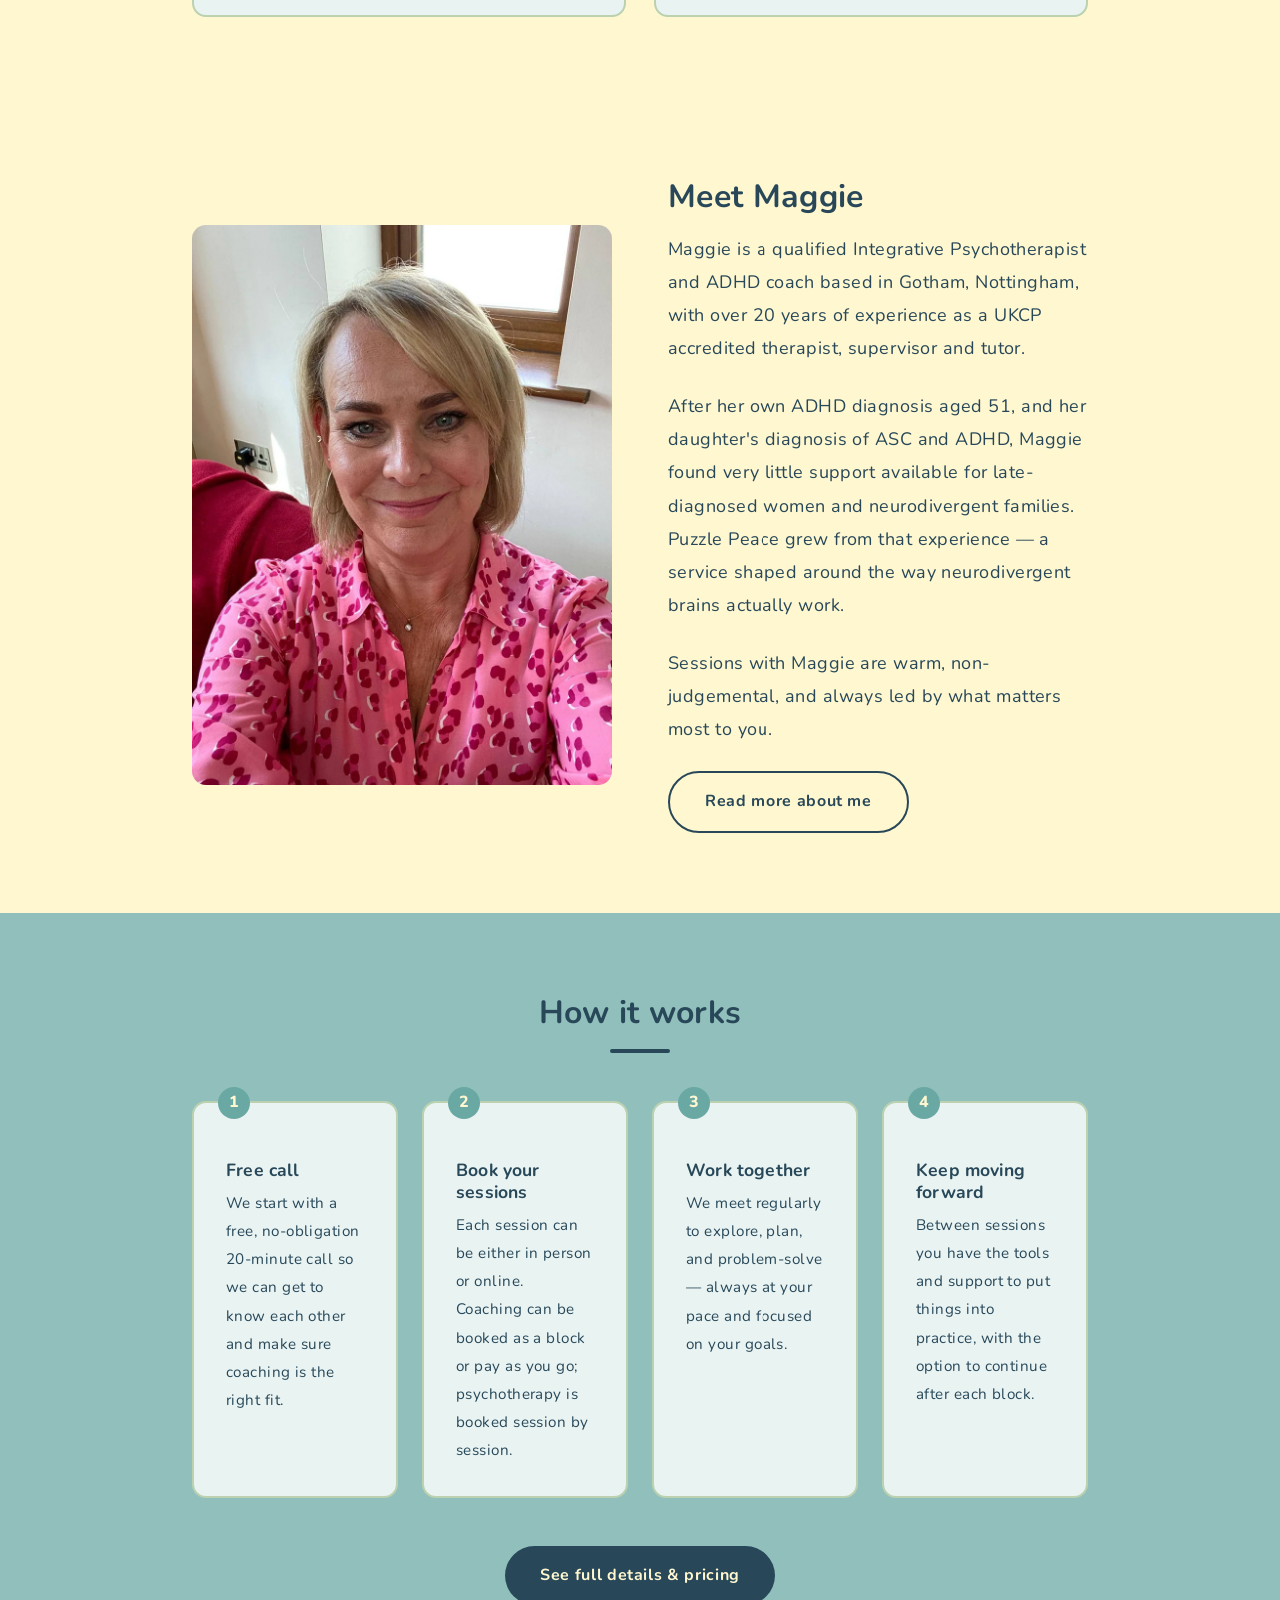
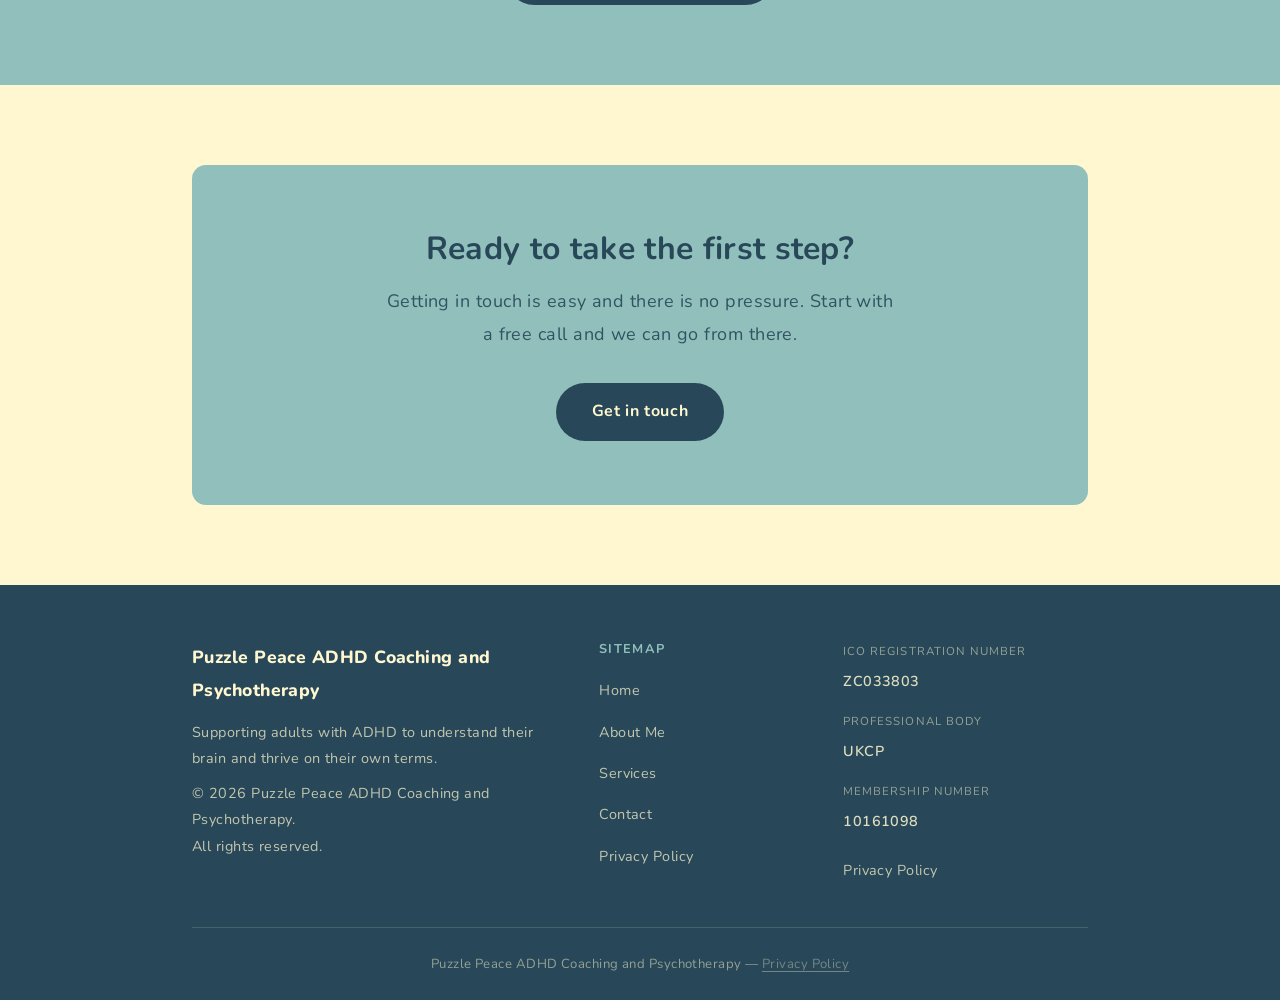
==== commit ccc113a5: "Make the extensionless URLs canonical Netlify serves both /about and /about.html with a 200, so the " ====
--- a/index.html
+++ b/index.html
@@ -65,7 +65,7 @@
           "itemOffered": {
             "@type": "Service",
             "name": "ADHD Coaching",
-            "url": "https://puzzlepeaceadhd.co.uk/adhd-coaching.html"
+            "url": "https://puzzlepeaceadhd.co.uk/adhd-coaching"
           }
         },
         {
@@ -73,7 +73,7 @@
           "itemOffered": {
             "@type": "Service",
             "name": "Integrative Psychotherapy",
-            "url": "https://puzzlepeaceadhd.co.uk/psychotherapy.html"
+            "url": "https://puzzlepeaceadhd.co.uk/psychotherapy"
           }
         }
       ]
@@ -86,7 +86,7 @@
   <!-- ===== HEADER ===== -->
   <header>
     <div class="nav-inner">
-      <a href="index.html" class="logo-link" aria-label="Puzzle Peace ADHD Coaching and Psychotherapy — home">
+      <a href="/" class="logo-link" aria-label="Puzzle Peace ADHD Coaching and Psychotherapy — home">
         <img
           src="images/logo-mark.png"
           width="235"
@@ -100,10 +100,10 @@
           <span></span><span></span><span></span>
         </button>
         <ul class="nav-links" id="nav-links" role="list">
-          <li><a href="index.html">Home</a></li>
-          <li><a href="about.html">About Me</a></li>
-          <li><a href="services.html">Services</a></li>
-          <li><a href="contact.html">Contact</a></li>
+          <li><a href="/">Home</a></li>
+          <li><a href="/about">About Me</a></li>
+          <li><a href="/services">Services</a></li>
+          <li><a href="/contact">Contact</a></li>
         </ul>
       </nav>
     </div>
@@ -118,8 +118,8 @@
       build a life that works for you, and feel more at peace with who you are.
     </p>
     <div class="btn-group">
-      <a href="services.html" class="btn btn-dark">How it works</a>
-      <a href="contact.html" class="btn btn-outline">Get in touch</a>
+      <a href="/services" class="btn btn-dark">How it works</a>
+      <a href="/contact" class="btn btn-outline">Get in touch</a>
     </div>
   </section>
 
@@ -144,7 +144,7 @@
             towards your goals — in a way that fits how your brain actually works.
           </p>
           <p style="margin-top: 1rem;">
-            <a href="adhd-coaching.html" class="btn btn-outline" style="display: inline-block;">Find out more</a>
+            <a href="/adhd-coaching" class="btn btn-outline" style="display: inline-block;">Find out more</a>
           </p>
         </div>
         <div class="card">
@@ -156,7 +156,7 @@
             that feel meaningful and manageable for you.
           </p>
           <p style="margin-top: 1rem;">
-            <a href="psychotherapy.html" class="btn btn-outline" style="display: inline-block;">Find out more</a>
+            <a href="/psychotherapy" class="btn btn-outline" style="display: inline-block;">Find out more</a>
           </p>
         </div>
       </div>
@@ -195,7 +195,7 @@
             Sessions with Maggie are warm, non-judgemental, and always led by
             what matters most to you.
           </p>
-          <a href="about.html" class="btn btn-outline">Read more about me</a>
+          <a href="/about" class="btn btn-outline">Read more about me</a>
         </div>
       </div>
     </div>
@@ -241,7 +241,7 @@
         </div>
       </div>
       <div style="text-align: center; margin-top: 3rem;">
-        <a href="services.html" class="btn btn-dark">See full details &amp; pricing</a>
+        <a href="/services" class="btn btn-dark">See full details &amp; pricing</a>
       </div>
     </div>
   </section>
@@ -297,7 +297,7 @@
           Getting in touch is easy and there is no pressure. Start with
           a free call and we can go from there.
         </p>
-        <a href="contact.html" class="btn btn-dark">Get in touch</a>
+        <a href="/contact" class="btn btn-dark">Get in touch</a>
       </div>
     </div>
   </section>
@@ -320,11 +320,11 @@
         <div class="footer-col">
           <h4>Sitemap</h4>
           <ul>
-            <li><a href="index.html">Home</a></li>
-            <li><a href="about.html">About Me</a></li>
-            <li><a href="services.html">Services</a></li>
-            <li><a href="contact.html">Contact</a></li>
-            <li><a href="privacy-policy.html">Privacy Policy</a></li>
+            <li><a href="/">Home</a></li>
+            <li><a href="/about">About Me</a></li>
+            <li><a href="/services">Services</a></li>
+            <li><a href="/contact">Contact</a></li>
+            <li><a href="/privacy-policy">Privacy Policy</a></li>
           </ul>
         </div>
         <div class="footer-col">
@@ -341,13 +341,13 @@
             <span class="reg-value">10161098</span>
           </div>
           <div style="margin-top: 1rem;">
-            <a href="privacy-policy.html">Privacy Policy</a>
+            <a href="/privacy-policy">Privacy Policy</a>
           </div>
         </div>
       </div>
       <div class="footer-bottom">
         Puzzle Peace ADHD Coaching and Psychotherapy &mdash;
-        <a href="privacy-policy.html">Privacy Policy</a>
+        <a href="/privacy-policy">Privacy Policy</a>
       </div>
     </div>
   </footer>
--- a/css/style.css
+++ b/css/style.css
@@ -25,6 +25,12 @@
 /* --- Reset --- */
 *, *::before, *::after { box-sizing: border-box; margin: 0; padding: 0; }
 html { scroll-behavior: smooth; }
+
+/* Images carry width/height attributes so they reserve space before loading.
+   Those attributes also set a presentational height, which would otherwise
+   beat any aspect-ratio; height:auto lets the ratio win while keeping the
+   attributes doing their job. */
+img { max-width: 100%; height: auto; }
 
 body {
   font-family: 'Nunito', 'Segoe UI', Arial, sans-serif;
